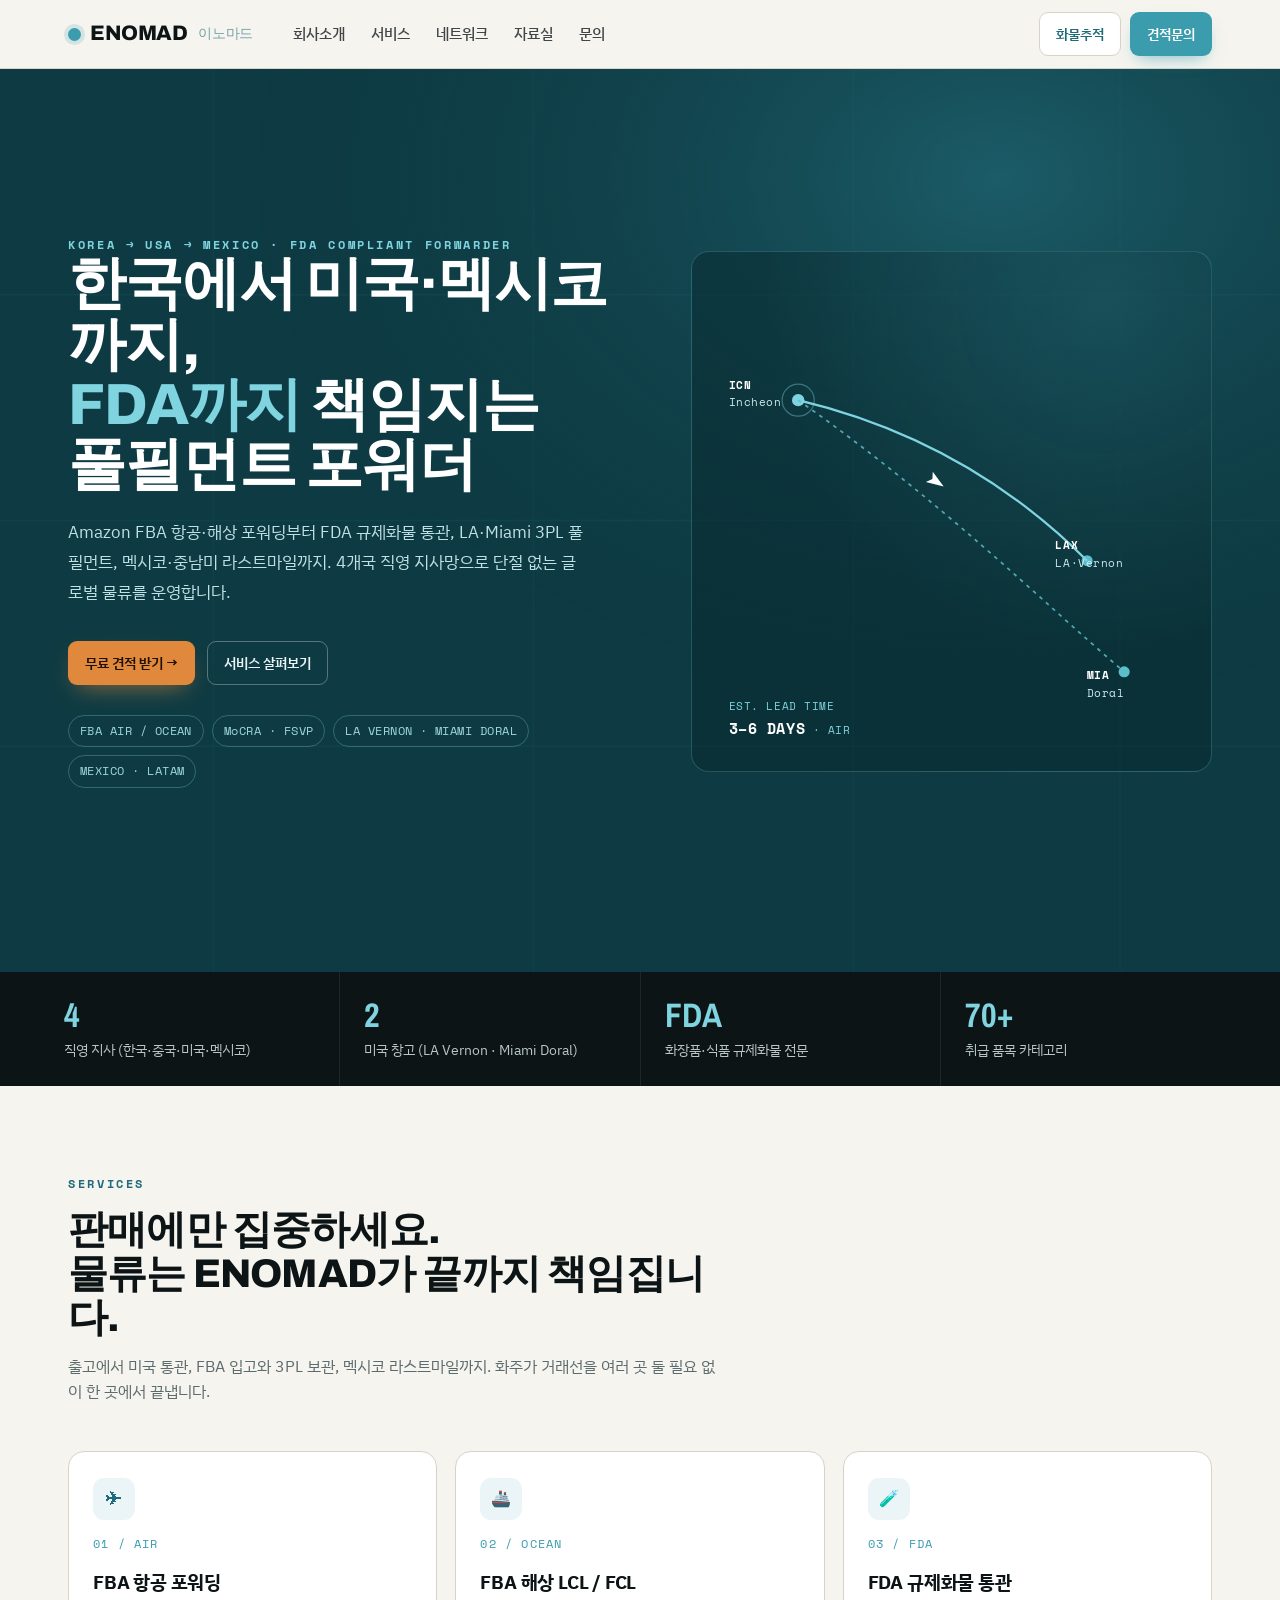
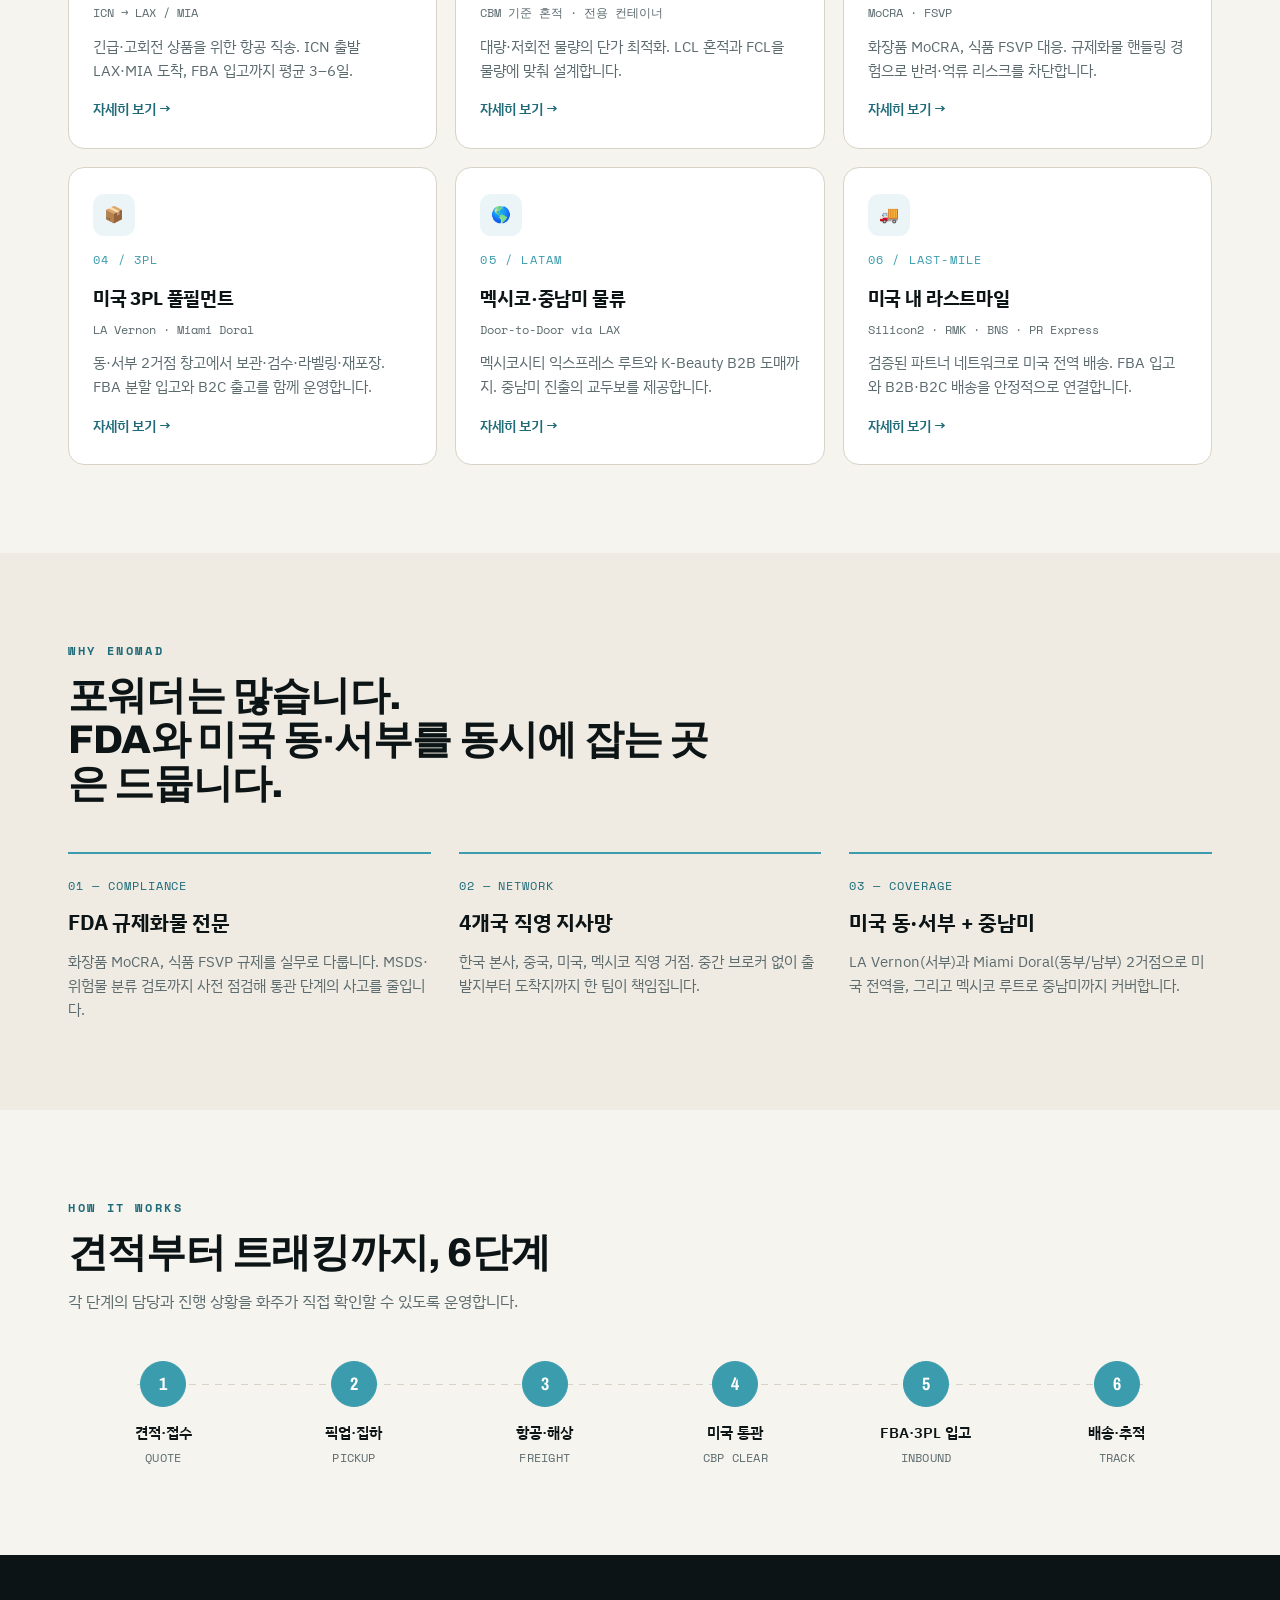
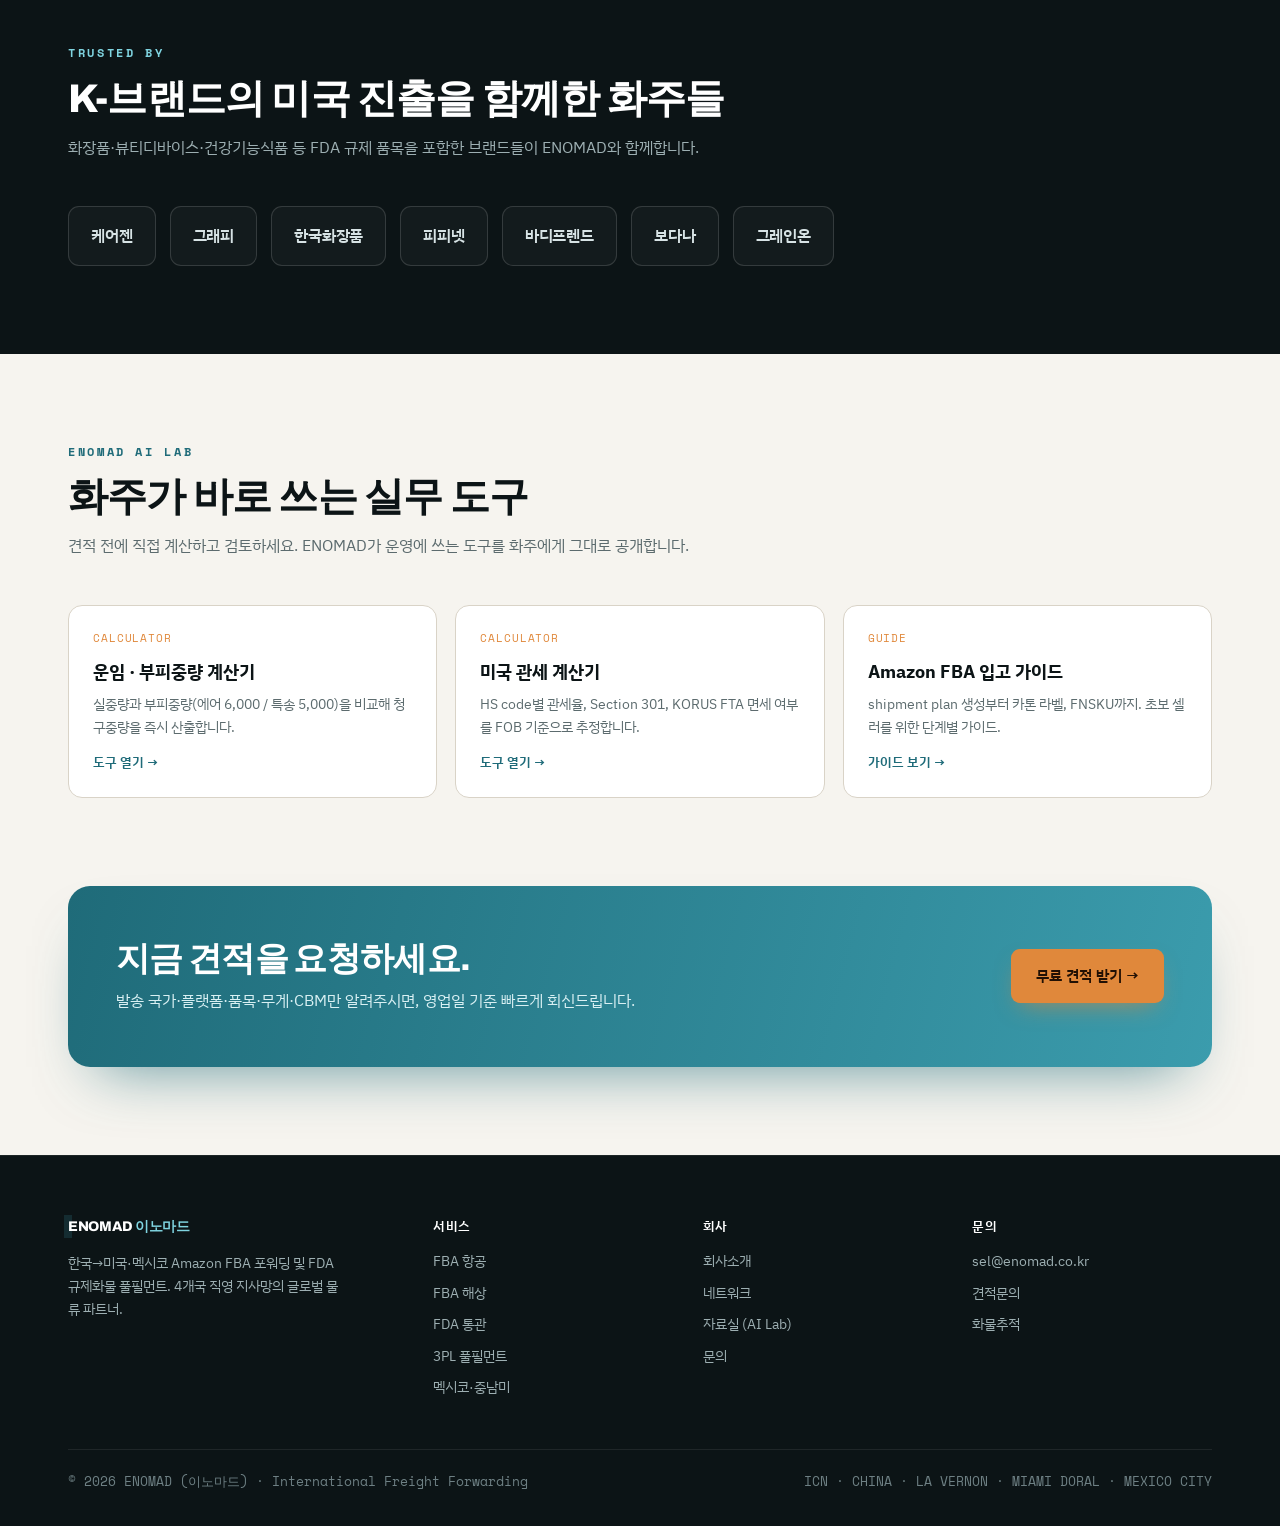
==== index.html @ e905f23d "Add files via upload" ====
<!DOCTYPE html>
<html lang="ko">
<head>
<meta charset="UTF-8">
<meta name="viewport" content="width=device-width, initial-scale=1.0">
<title>ENOMAD · 한국에서 미국·멕시코까지, FDA까지 책임지는 풀필먼트 포워더</title>
<meta name="description" content="ENOMAD(이노마드)는 한국→미국 Amazon FBA 항공·해상 포워딩, FDA 규제화물 통관(MoCRA·FSVP), 미국 LA·Miami 3PL 풀필먼트, 멕시코·중남미 물류를 제공하는 4개국 직영 지사망 글로벌 포워더입니다.">
<link rel="preconnect" href="https://fonts.googleapis.com">
<link rel="preconnect" href="https://fonts.gstatic.com" crossorigin>
<link href="https://fonts.googleapis.com/css2?family=Archivo:wght@400;500;600;700;800&family=Archivo+Narrow:wght@600;700&family=IBM+Plex+Sans+KR:wght@300;400;500;600;700&family=Space+Mono:wght@400;700&display=swap" rel="stylesheet">
<style>
:root{
  --teal:#3B9CAD;
  --teal-2:#4A9BAF;
  --teal-deep:#1F6B79;
  --teal-ink:#0E3B43;
  --ink:#0C1416;
  --paper:#F6F4EF;
  --paper-2:#EFEBE2;
  --line:#D9D3C7;
  --amber:#E0883B;
  --white:#fff;
  --mute:#5C6B6E;
  --shadow:0 1px 0 rgba(12,20,22,.04),0 18px 40px -24px rgba(12,20,22,.28);
}
*{margin:0;padding:0;box-sizing:border-box}
html{scroll-behavior:smooth}
body{
  font-family:'IBM Plex Sans KR',sans-serif;
  color:var(--ink);background:var(--paper);
  -webkit-font-smoothing:antialiased;line-height:1.6;
  overflow-x:hidden;
}
.mono{font-family:'Space Mono',monospace}
.cond{font-family:'Archivo Narrow',sans-serif}
.disp{font-family:'Archivo',sans-serif}
a{color:inherit;text-decoration:none}
.wrap{max-width:1200px;margin:0 auto;padding:0 28px}
.eyebrow{
  font-family:'Space Mono',monospace;font-size:12px;letter-spacing:.22em;
  text-transform:uppercase;color:var(--teal-deep);font-weight:700;
}

/* ---------- HEADER ---------- */
header{position:sticky;top:0;z-index:50;background:rgba(246,244,239,.85);backdrop-filter:blur(12px);border-bottom:1px solid var(--line)}
.nav{display:flex;align-items:center;gap:32px;height:68px}
.logo{display:flex;align-items:center;gap:9px;font-family:'Archivo',sans-serif;font-weight:800;font-size:21px;letter-spacing:-.02em}
.logo .mark{width:13px;height:13px;border-radius:50%;background:var(--teal);box-shadow:0 0 0 4px rgba(59,156,173,.18)}
.logo span{color:var(--teal-deep)}
.nav-links{display:flex;gap:26px;margin-left:8px}
.nav-links a{font-size:15px;font-weight:500;color:var(--ink);opacity:.78;transition:opacity .2s}
.nav-links a:hover{opacity:1}
.nav-cta{margin-left:auto;display:flex;gap:9px;align-items:center}
.btn{display:inline-flex;align-items:center;gap:7px;font-weight:600;font-size:14px;padding:10px 16px;border-radius:9px;border:1px solid transparent;cursor:pointer;transition:.18s;white-space:nowrap}
.btn-ghost{border-color:var(--line);background:var(--white);color:var(--teal-deep)}
.btn-ghost:hover{border-color:var(--teal);color:var(--teal)}
.btn-solid{background:var(--teal);color:#fff;box-shadow:0 8px 18px -8px rgba(59,156,173,.7)}
.btn-solid:hover{background:var(--teal-deep)}
.hamb{display:none;margin-left:auto;background:none;border:1px solid var(--line);border-radius:8px;padding:8px 10px;cursor:pointer}
.hamb span{display:block;width:18px;height:2px;background:var(--ink);margin:3px 0}

/* ---------- HERO ---------- */
.hero{position:relative;background:var(--teal-ink);color:#EAF4F5;overflow:hidden}
.hero-bg{position:absolute;inset:0;opacity:.9}
.hero .wrap{position:relative;z-index:2;padding-top:78px;padding-bottom:96px}
.hero-grid{display:grid;grid-template-columns:1.05fr .95fr;gap:48px;align-items:center}
.hero h1{font-family:'Archivo',sans-serif;font-weight:800;font-size:clamp(34px,4.6vw,58px);line-height:1.04;letter-spacing:-.02em;color:#fff}
.hero h1 em{font-style:normal;color:#7FD4E0}
.hero p.lead{margin-top:22px;font-size:17px;line-height:1.75;color:#BFE0E5;max-width:520px}
.hero-cta{margin-top:34px;display:flex;gap:12px;flex-wrap:wrap}
.btn-amber{background:var(--amber);color:#211004;box-shadow:0 10px 24px -10px rgba(224,136,59,.7)}
.btn-amber:hover{filter:brightness(1.06)}
.btn-line{border-color:rgba(255,255,255,.3);color:#EAF4F5}
.btn-line:hover{border-color:#7FD4E0;color:#7FD4E0}
.hero-tags{margin-top:30px;display:flex;gap:8px;flex-wrap:wrap}
.tag{font-family:'Space Mono',monospace;font-size:11.5px;letter-spacing:.04em;padding:6px 11px;border:1px solid rgba(127,212,224,.3);border-radius:99px;color:#9FD6DE}

/* flight panel */
.flight{position:relative;aspect-ratio:1/1;border:1px solid rgba(127,212,224,.22);border-radius:18px;background:
  radial-gradient(120% 120% at 80% 10%,rgba(59,156,173,.22),transparent 55%),
  rgba(8,40,46,.5);overflow:hidden}
.flight svg{position:absolute;inset:0;width:100%;height:100%}
.flight .label{position:absolute;font-family:'Space Mono',monospace;font-size:11px;letter-spacing:.05em;color:#CFEAEE}
.flight .label b{color:#fff;font-weight:700}
.dot-ping{fill:#7FD4E0}
.route-line{stroke:#5BBECB;stroke-width:1.4;stroke-dasharray:3 4;fill:none;opacity:.85}
.route-solid{stroke:#7FD4E0;stroke-width:1.8;fill:none;stroke-dasharray:540;stroke-dashoffset:540;animation:draw 3s ease forwards .3s}
@keyframes draw{to{stroke-dashoffset:0}}
.plane{animation:fly 6s linear infinite}
@keyframes fly{0%{opacity:0}8%{opacity:1}92%{opacity:1}100%{opacity:0}}

/* ---------- STAT BAR ---------- */
.statbar{background:var(--ink);color:#fff}
.statbar .wrap{display:grid;grid-template-columns:repeat(4,1fr);gap:1px;background:rgba(255,255,255,.08);border-radius:0;padding:0}
.stat{background:var(--ink);padding:26px 24px}
.stat .n{font-family:'Archivo Narrow',sans-serif;font-weight:700;font-size:34px;color:#7FD4E0;line-height:1}
.stat .l{margin-top:7px;font-size:13.5px;color:#B9C6C8}

/* ---------- SECTION SHELL ---------- */
section{padding:88px 0}
.sec-head{max-width:660px;margin-bottom:46px}
.sec-head h2{font-family:'Archivo',sans-serif;font-weight:800;font-size:clamp(26px,3.2vw,40px);letter-spacing:-.02em;line-height:1.1;margin-top:14px}
.sec-head p{margin-top:14px;color:var(--mute);font-size:16px}

/* ---------- SERVICES ---------- */
.svc-grid{display:grid;grid-template-columns:repeat(3,1fr);gap:18px}
.svc{background:var(--white);border:1px solid var(--line);border-radius:16px;padding:26px 24px;transition:.2s;position:relative;overflow:hidden}
.svc:hover{transform:translateY(-3px);box-shadow:var(--shadow);border-color:var(--teal)}
.svc .idx{font-family:'Space Mono',monospace;font-size:12px;color:var(--teal);letter-spacing:.1em}
.svc h3{font-size:19px;font-weight:700;margin-top:14px;letter-spacing:-.01em}
.svc .route{font-family:'Space Mono',monospace;font-size:12px;color:var(--mute);margin-top:6px}
.svc p{margin-top:12px;font-size:14.5px;color:var(--mute);line-height:1.65}
.svc .more{margin-top:16px;font-size:13.5px;font-weight:600;color:var(--teal-deep);display:inline-flex;gap:5px;align-items:center}
.svc:hover .more{gap:9px}
.svc .ic{width:42px;height:42px;border-radius:11px;background:rgba(59,156,173,.1);display:grid;place-items:center;color:var(--teal-deep)}

/* ---------- DIFF ---------- */
.diff{background:var(--paper-2)}
.diff-grid{display:grid;grid-template-columns:repeat(3,1fr);gap:28px}
.diff-card{border-top:2px solid var(--teal);padding-top:22px}
.diff-card .k{font-family:'Space Mono',monospace;font-size:12px;color:var(--teal-deep);letter-spacing:.08em}
.diff-card h3{font-size:21px;font-weight:700;margin-top:10px;letter-spacing:-.01em}
.diff-card p{margin-top:11px;color:var(--mute);font-size:15px}

/* ---------- PROCESS ---------- */
.proc{position:relative}
.proc-track{display:grid;grid-template-columns:repeat(6,1fr);gap:0;position:relative;margin-top:10px}
.proc-track:before{content:"";position:absolute;top:23px;left:6%;right:6%;height:1px;background:repeating-linear-gradient(90deg,var(--line) 0 7px,transparent 7px 13px)}
.step{position:relative;padding:0 10px;text-align:center}
.step .dot{width:46px;height:46px;border-radius:50%;background:var(--white);border:1px solid var(--line);display:grid;place-items:center;margin:0 auto;position:relative;z-index:2;font-family:'Archivo Narrow',sans-serif;font-weight:700;color:var(--teal-deep);font-size:18px}
.step.on .dot{background:var(--teal);border-color:var(--teal);color:#fff}
.step h4{font-size:14.5px;font-weight:600;margin-top:14px}
.step p{font-size:12px;color:var(--mute);margin-top:4px;font-family:'Space Mono',monospace;letter-spacing:.02em}

/* ---------- CLIENTS ---------- */
.clients{background:var(--ink);color:#fff}
.clients .sec-head h2{color:#fff}
.clients .sec-head p{color:#9DAFB2}
.logo-row{display:flex;flex-wrap:wrap;gap:14px}
.client{border:1px solid rgba(255,255,255,.14);border-radius:11px;padding:16px 22px;font-weight:600;font-size:16px;color:#D7E3E5;background:rgba(255,255,255,.03);letter-spacing:-.01em}

/* ---------- RESOURCES ---------- */
.res-grid{display:grid;grid-template-columns:repeat(3,1fr);gap:18px}
.res{border:1px solid var(--line);border-radius:14px;padding:24px;background:var(--white);transition:.2s}
.res:hover{border-color:var(--teal);box-shadow:var(--shadow)}
.res .tg{font-family:'Space Mono',monospace;font-size:11px;color:var(--amber);letter-spacing:.08em;text-transform:uppercase}
.res h3{font-size:17.5px;font-weight:700;margin-top:10px}
.res p{font-size:14px;color:var(--mute);margin-top:8px}
.res .open{margin-top:14px;font-size:13px;font-weight:600;color:var(--teal-deep)}

/* ---------- CTA ---------- */
.cta-band{background:linear-gradient(105deg,var(--teal-deep),var(--teal));color:#fff;border-radius:22px;padding:54px 48px;display:flex;align-items:center;justify-content:space-between;gap:30px;flex-wrap:wrap;box-shadow:0 30px 60px -30px rgba(31,107,121,.7)}
.cta-band h2{font-family:'Archivo',sans-serif;font-weight:800;font-size:clamp(24px,3vw,34px);letter-spacing:-.02em;line-height:1.12}
.cta-band p{margin-top:10px;color:#D9F0F3;font-size:15.5px}
.cta-band .btn-amber{font-size:15px;padding:14px 24px}

/* ---------- FOOTER ---------- */
footer{background:var(--ink);color:#9DAFB2;padding:60px 0 34px;border-top:1px solid rgba(255,255,255,.07)}
.foot-grid{display:grid;grid-template-columns:1.4fr 1fr 1fr 1fr;gap:30px}
.foot-grid h5{color:#fff;font-size:13px;letter-spacing:.04em;margin-bottom:14px;font-weight:600}
.foot-grid a{display:block;font-size:14px;margin-bottom:9px;color:#9DAFB2;transition:.15s}
.foot-grid a:hover{color:#7FD4E0}
.foot-brand .logo{color:#fff;margin-bottom:14px}
.foot-brand .logo span{color:#7FD4E0}
.foot-brand p{font-size:13.5px;line-height:1.7;max-width:280px}
.foot-bot{margin-top:42px;padding-top:22px;border-top:1px solid rgba(255,255,255,.08);display:flex;justify-content:space-between;flex-wrap:wrap;gap:10px;font-size:12.5px;font-family:'Space Mono',monospace;color:#6E8084}

/* ---------- RESPONSIVE ---------- */
@media(max-width:920px){
  .nav-links{display:none}
  .hamb{display:block}
  .nav-cta{display:none}
  .hero-grid{grid-template-columns:1fr;gap:36px}
  .flight{max-width:420px}
  .statbar .wrap{grid-template-columns:repeat(2,1fr)}
  .svc-grid,.diff-grid,.res-grid{grid-template-columns:1fr}
  .proc-track{grid-template-columns:repeat(2,1fr);gap:30px 0}
  .proc-track:before{display:none}
  .foot-grid{grid-template-columns:1fr 1fr}
}
@media(max-width:520px){
  .wrap{padding:0 20px}
  .cta-band{padding:36px 26px}
}
.mob-menu{display:none;position:fixed;inset:68px 0 0;background:var(--paper);z-index:49;padding:24px 28px;flex-direction:column;gap:4px}
.mob-menu.open{display:flex}
.mob-menu a{padding:14px 0;font-size:18px;font-weight:600;border-bottom:1px solid var(--line)}
.mob-menu .btn{margin-top:16px;justify-content:center}
</style>
</head>
<body>

<!-- HEADER -->
<header>
  <div class="wrap nav">
    <a href="index.html" class="logo"><span class="mark"></span>ENOMAD<span style="font-weight:400;font-size:14px;opacity:.6;margin-left:2px">이노마드</span></a>
    <nav class="nav-links">
      <a href="about.html">회사소개</a>
      <a href="services/">서비스</a>
      <a href="network.html">네트워크</a>
      <a href="resources/">자료실</a>
      <a href="contact/">문의</a>
    </nav>
    <div class="nav-cta">
      <a href="contact/#track" class="btn btn-ghost">화물추적</a>
      <a href="contact/" class="btn btn-solid">견적문의</a>
    </div>
    <button class="hamb" id="hamb" aria-label="메뉴"><span></span><span></span><span></span></button>
  </div>
</header>
<div class="mob-menu" id="mobMenu">
  <a href="about.html">회사소개</a>
  <a href="services/">서비스</a>
  <a href="network.html">네트워크</a>
  <a href="resources/">자료실</a>
  <a href="contact/">문의</a>
  <a href="contact/" class="btn btn-solid">견적문의</a>
</div>

<!-- HERO -->
<section class="hero">
  <div class="hero-bg" aria-hidden="true">
    <svg width="100%" height="100%" preserveAspectRatio="none" viewBox="0 0 1200 600">
      <defs>
        <radialGradient id="g1" cx="78%" cy="12%" r="60%">
          <stop offset="0%" stop-color="#2C8595" stop-opacity=".5"/>
          <stop offset="100%" stop-color="#0E3B43" stop-opacity="0"/>
        </radialGradient>
      </defs>
      <rect width="1200" height="600" fill="url(#g1)"/>
      <g stroke="#3B9CAD" stroke-width="1" opacity=".08">
        <line x1="0" y1="150" x2="1200" y2="150"/><line x1="0" y1="300" x2="1200" y2="300"/><line x1="0" y1="450" x2="1200" y2="450"/>
        <line x1="200" y1="0" x2="200" y2="600"/><line x1="500" y1="0" x2="500" y2="600"/><line x1="800" y1="0" x2="800" y2="600"/><line x1="1050" y1="0" x2="1050" y2="600"/>
      </g>
    </svg>
  </div>
  <div class="wrap">
    <div class="hero-grid">
      <div>
        <div class="eyebrow" style="color:#7FD4E0">Korea → USA → Mexico · FDA Compliant Forwarder</div>
        <h1>한국에서 미국·멕시코까지,<br><em>FDA까지</em> 책임지는<br>풀필먼트 포워더</h1>
        <p class="lead">Amazon FBA 항공·해상 포워딩부터 FDA 규제화물 통관, LA·Miami 3PL 풀필먼트, 멕시코·중남미 라스트마일까지. 4개국 직영 지사망으로 단절 없는 글로벌 물류를 운영합니다.</p>
        <div class="hero-cta">
          <a href="contact/" class="btn btn-amber">무료 견적 받기 →</a>
          <a href="services/" class="btn btn-line">서비스 살펴보기</a>
        </div>
        <div class="hero-tags">
          <span class="tag">FBA AIR / OCEAN</span>
          <span class="tag">MoCRA · FSVP</span>
          <span class="tag">LA VERNON · MIAMI DORAL</span>
          <span class="tag">MEXICO · LATAM</span>
        </div>
      </div>

      <!-- FLIGHT PANEL (signature) -->
      <div class="flight" aria-hidden="true">
        <svg viewBox="0 0 420 420">
          <!-- ICN node -->
          <circle cx="86" cy="120" r="5" class="dot-ping"/>
          <circle cx="86" cy="120" r="13" fill="none" stroke="#7FD4E0" stroke-width="1" opacity=".4"/>
          <!-- LAX node -->
          <circle cx="320" cy="250" r="4.5" fill="#5BBECB"/>
          <!-- MIA node -->
          <circle cx="350" cy="340" r="4.5" fill="#5BBECB"/>
          <!-- routes -->
          <path class="route-solid" d="M86,120 C170,140 250,180 320,250"/>
          <path class="route-line" d="M86,120 C200,200 280,280 350,340"/>
          <!-- plane glyph -->
          <g class="plane">
            <path d="M0,0 L14,5 L0,10 L3,5 Z" fill="#fff" transform="translate(195,178) rotate(34)"/>
          </g>
        </svg>
        <div class="label" style="left:7%;top:24%"><b>ICN</b><br>Incheon</div>
        <div class="label" style="left:70%;top:55%"><b>LAX</b><br>LA·Vernon</div>
        <div class="label" style="left:76%;top:80%"><b>MIA</b><br>Doral</div>
        <div class="label mono" style="left:7%;bottom:6%;color:#7FD4E0">EST. LEAD TIME<br><b style="font-size:15px">3–6 DAYS</b> · AIR</div>
      </div>
    </div>
  </div>
</section>

<!-- STAT BAR -->
<div class="statbar">
  <div class="wrap">
    <div class="stat"><div class="n">4</div><div class="l">직영 지사 (한국·중국·미국·멕시코)</div></div>
    <div class="stat"><div class="n">2</div><div class="l">미국 창고 (LA Vernon · Miami Doral)</div></div>
    <div class="stat"><div class="n">FDA</div><div class="l">화장품·식품 규제화물 전문</div></div>
    <div class="stat"><div class="n">70+</div><div class="l">취급 품목 카테고리</div></div>
  </div>
</div>

<!-- SERVICES -->
<section id="services">
  <div class="wrap">
    <div class="sec-head">
      <div class="eyebrow">Services</div>
      <h2>판매에만 집중하세요.<br>물류는 ENOMAD가 끝까지 책임집니다.</h2>
      <p>출고에서 미국 통관, FBA 입고와 3PL 보관, 멕시코 라스트마일까지. 화주가 거래선을 여러 곳 둘 필요 없이 한 곳에서 끝냅니다.</p>
    </div>
    <div class="svc-grid">
      <a class="svc" href="services/fba-air.html">
        <div class="ic">✈</div>
        <div class="idx" style="margin-top:14px">01 / AIR</div>
        <h3>FBA 항공 포워딩</h3>
        <div class="route">ICN → LAX / MIA</div>
        <p>긴급·고회전 상품을 위한 항공 직송. ICN 출발 LAX·MIA 도착, FBA 입고까지 평균 3–6일.</p>
        <span class="more">자세히 보기 →</span>
      </a>
      <a class="svc" href="services/fba-ocean.html">
        <div class="ic">🚢</div>
        <div class="idx" style="margin-top:14px">02 / OCEAN</div>
        <h3>FBA 해상 LCL / FCL</h3>
        <div class="route">CBM 기준 혼적 · 전용 컨테이너</div>
        <p>대량·저회전 물량의 단가 최적화. LCL 혼적과 FCL을 물량에 맞춰 설계합니다.</p>
        <span class="more">자세히 보기 →</span>
      </a>
      <a class="svc" href="services/fda.html">
        <div class="ic">🧪</div>
        <div class="idx" style="margin-top:14px">03 / FDA</div>
        <h3>FDA 규제화물 통관</h3>
        <div class="route">MoCRA · FSVP</div>
        <p>화장품 MoCRA, 식품 FSVP 대응. 규제화물 핸들링 경험으로 반려·억류 리스크를 차단합니다.</p>
        <span class="more">자세히 보기 →</span>
      </a>
      <a class="svc" href="services/fulfillment.html">
        <div class="ic">📦</div>
        <div class="idx" style="margin-top:14px">04 / 3PL</div>
        <h3>미국 3PL 풀필먼트</h3>
        <div class="route">LA Vernon · Miami Doral</div>
        <p>동·서부 2거점 창고에서 보관·검수·라벨링·재포장. FBA 분할 입고와 B2C 출고를 함께 운영합니다.</p>
        <span class="more">자세히 보기 →</span>
      </a>
      <a class="svc" href="services/mexico.html">
        <div class="ic">🌎</div>
        <div class="idx" style="margin-top:14px">05 / LATAM</div>
        <h3>멕시코·중남미 물류</h3>
        <div class="route">Door-to-Door via LAX</div>
        <p>멕시코시티 익스프레스 루트와 K-Beauty B2B 도매까지. 중남미 진출의 교두보를 제공합니다.</p>
        <span class="more">자세히 보기 →</span>
      </a>
      <a class="svc" href="services/lastmile.html">
        <div class="ic">🚚</div>
        <div class="idx" style="margin-top:14px">06 / LAST-MILE</div>
        <h3>미국 내 라스트마일</h3>
        <div class="route">Silicon2 · RMK · BNS · PR Express</div>
        <p>검증된 파트너 네트워크로 미국 전역 배송. FBA 입고와 B2B·B2C 배송을 안정적으로 연결합니다.</p>
        <span class="more">자세히 보기 →</span>
      </a>
    </div>
  </div>
</section>

<!-- DIFFERENTIATORS -->
<section class="diff">
  <div class="wrap">
    <div class="sec-head">
      <div class="eyebrow">Why ENOMAD</div>
      <h2>포워더는 많습니다.<br>FDA와 미국 동·서부를 동시에 잡는 곳은 드뭅니다.</h2>
    </div>
    <div class="diff-grid">
      <div class="diff-card">
        <div class="k">01 — COMPLIANCE</div>
        <h3>FDA 규제화물 전문</h3>
        <p>화장품 MoCRA, 식품 FSVP 규제를 실무로 다룹니다. MSDS·위험물 분류 검토까지 사전 점검해 통관 단계의 사고를 줄입니다.</p>
      </div>
      <div class="diff-card">
        <div class="k">02 — NETWORK</div>
        <h3>4개국 직영 지사망</h3>
        <p>한국 본사, 중국, 미국, 멕시코 직영 거점. 중간 브로커 없이 출발지부터 도착지까지 한 팀이 책임집니다.</p>
      </div>
      <div class="diff-card">
        <div class="k">03 — COVERAGE</div>
        <h3>미국 동·서부 + 중남미</h3>
        <p>LA Vernon(서부)과 Miami Doral(동부/남부) 2거점으로 미국 전역을, 그리고 멕시코 루트로 중남미까지 커버합니다.</p>
      </div>
    </div>
  </div>
</section>

<!-- PROCESS -->
<section>
  <div class="wrap">
    <div class="sec-head">
      <div class="eyebrow">How it works</div>
      <h2>견적부터 트래킹까지, 6단계</h2>
      <p>각 단계의 담당과 진행 상황을 화주가 직접 확인할 수 있도록 운영합니다.</p>
    </div>
    <div class="proc-track">
      <div class="step on"><div class="dot">1</div><h4>견적·접수</h4><p>QUOTE</p></div>
      <div class="step"><div class="dot">2</div><h4>픽업·집하</h4><p>PICKUP</p></div>
      <div class="step"><div class="dot">3</div><h4>항공·해상</h4><p>FREIGHT</p></div>
      <div class="step"><div class="dot">4</div><h4>미국 통관</h4><p>CBP CLEAR</p></div>
      <div class="step"><div class="dot">5</div><h4>FBA·3PL 입고</h4><p>INBOUND</p></div>
      <div class="step"><div class="dot">6</div><h4>배송·추적</h4><p>TRACK</p></div>
    </div>
  </div>
</section>

<!-- CLIENTS -->
<section class="clients">
  <div class="wrap">
    <div class="sec-head">
      <div class="eyebrow" style="color:#7FD4E0">Trusted by</div>
      <h2>K-브랜드의 미국 진출을 함께한 화주들</h2>
      <p>화장품·뷰티디바이스·건강기능식품 등 FDA 규제 품목을 포함한 브랜드들이 ENOMAD와 함께합니다.</p>
    </div>
    <div class="logo-row">
      <div class="client">케어젠</div>
      <div class="client">그래피</div>
      <div class="client">한국화장품</div>
      <div class="client">피피넷</div>
      <div class="client">바디프렌드</div>
      <div class="client">보다나</div>
      <div class="client">그레인온</div>
    </div>
  </div>
</section>

<!-- RESOURCES -->
<section>
  <div class="wrap">
    <div class="sec-head">
      <div class="eyebrow">ENOMAD AI Lab</div>
      <h2>화주가 바로 쓰는 실무 도구</h2>
      <p>견적 전에 직접 계산하고 검토하세요. ENOMAD가 운영에 쓰는 도구를 화주에게 그대로 공개합니다.</p>
    </div>
    <div class="res-grid">
      <a class="res" href="resources/">
        <div class="tg">Calculator</div>
        <h3>운임 · 부피중량 계산기</h3>
        <p>실중량과 부피중량(에어 6,000 / 특송 5,000)을 비교해 청구중량을 즉시 산출합니다.</p>
        <div class="open">도구 열기 →</div>
      </a>
      <a class="res" href="resources/">
        <div class="tg">Calculator</div>
        <h3>미국 관세 계산기</h3>
        <p>HS code별 관세율, Section 301, KORUS FTA 면세 여부를 FOB 기준으로 추정합니다.</p>
        <div class="open">도구 열기 →</div>
      </a>
      <a class="res" href="resources/">
        <div class="tg">Guide</div>
        <h3>Amazon FBA 입고 가이드</h3>
        <p>shipment plan 생성부터 카톤 라벨, FNSKU까지. 초보 셀러를 위한 단계별 가이드.</p>
        <div class="open">가이드 보기 →</div>
      </a>
    </div>
  </div>
</section>

<!-- CTA BAND -->
<section style="padding-top:0">
  <div class="wrap">
    <div class="cta-band">
      <div>
        <h2>지금 견적을 요청하세요.</h2>
        <p>발송 국가·플랫폼·품목·무게·CBM만 알려주시면, 영업일 기준 빠르게 회신드립니다.</p>
      </div>
      <a href="contact/" class="btn btn-amber">무료 견적 받기 →</a>
    </div>
  </div>
</section>

<!-- FOOTER -->
<footer>
  <div class="wrap">
    <div class="foot-grid">
      <div class="foot-brand">
        <a href="index.html" class="logo"><span class="mark"></span>ENOMAD<span> 이노마드</span></a>
        <p>한국→미국·멕시코 Amazon FBA 포워딩 및 FDA 규제화물 풀필먼트. 4개국 직영 지사망의 글로벌 물류 파트너.</p>
      </div>
      <div>
        <h5>서비스</h5>
        <a href="services/fba-air.html">FBA 항공</a>
        <a href="services/fba-ocean.html">FBA 해상</a>
        <a href="services/fda.html">FDA 통관</a>
        <a href="services/fulfillment.html">3PL 풀필먼트</a>
        <a href="services/mexico.html">멕시코·중남미</a>
      </div>
      <div>
        <h5>회사</h5>
        <a href="about.html">회사소개</a>
        <a href="network.html">네트워크</a>
        <a href="resources/">자료실 (AI Lab)</a>
        <a href="contact/">문의</a>
      </div>
      <div>
        <h5>문의</h5>
        <a href="mailto:sel@enomad.co.kr">sel@enomad.co.kr</a>
        <a href="contact/">견적문의</a>
        <a href="contact/#track">화물추적</a>
      </div>
    </div>
    <div class="foot-bot">
      <span>© 2026 ENOMAD (이노마드) · International Freight Forwarding</span>
      <span>ICN · CHINA · LA VERNON · MIAMI DORAL · MEXICO CITY</span>
    </div>
  </div>
</footer>

<script>
  const hamb=document.getElementById('hamb'),mob=document.getElementById('mobMenu');
  hamb.addEventListener('click',()=>{mob.classList.toggle('open');});
  mob.querySelectorAll('a').forEach(a=>a.addEventListener('click',()=>mob.classList.remove('open')));

  // scroll-reveal for service / diff / res cards
  const io=new IntersectionObserver((es)=>{es.forEach(e=>{if(e.isIntersecting){e.target.style.opacity=1;e.target.style.transform='none';io.unobserve(e.target);}})},{threshold:.12});
  document.querySelectorAll('.svc,.diff-card,.res').forEach((el,i)=>{
    el.style.opacity=0;el.style.transform='translateY(16px)';
    el.style.transition='opacity .5s ease '+(i%3*.07)+'s, transform .5s ease '+(i%3*.07)+'s';
    io.observe(el);
  });

  // animate process steps sequentially when in view
  const pio=new IntersectionObserver((es)=>{es.forEach(e=>{if(e.isIntersecting){
    document.querySelectorAll('.step').forEach((s,i)=>setTimeout(()=>s.classList.add('on'),i*180));
    pio.disconnect();
  }})},{threshold:.4});
  const pt=document.querySelector('.proc-track');if(pt)pio.observe(pt);
</script>
</body>
</html>
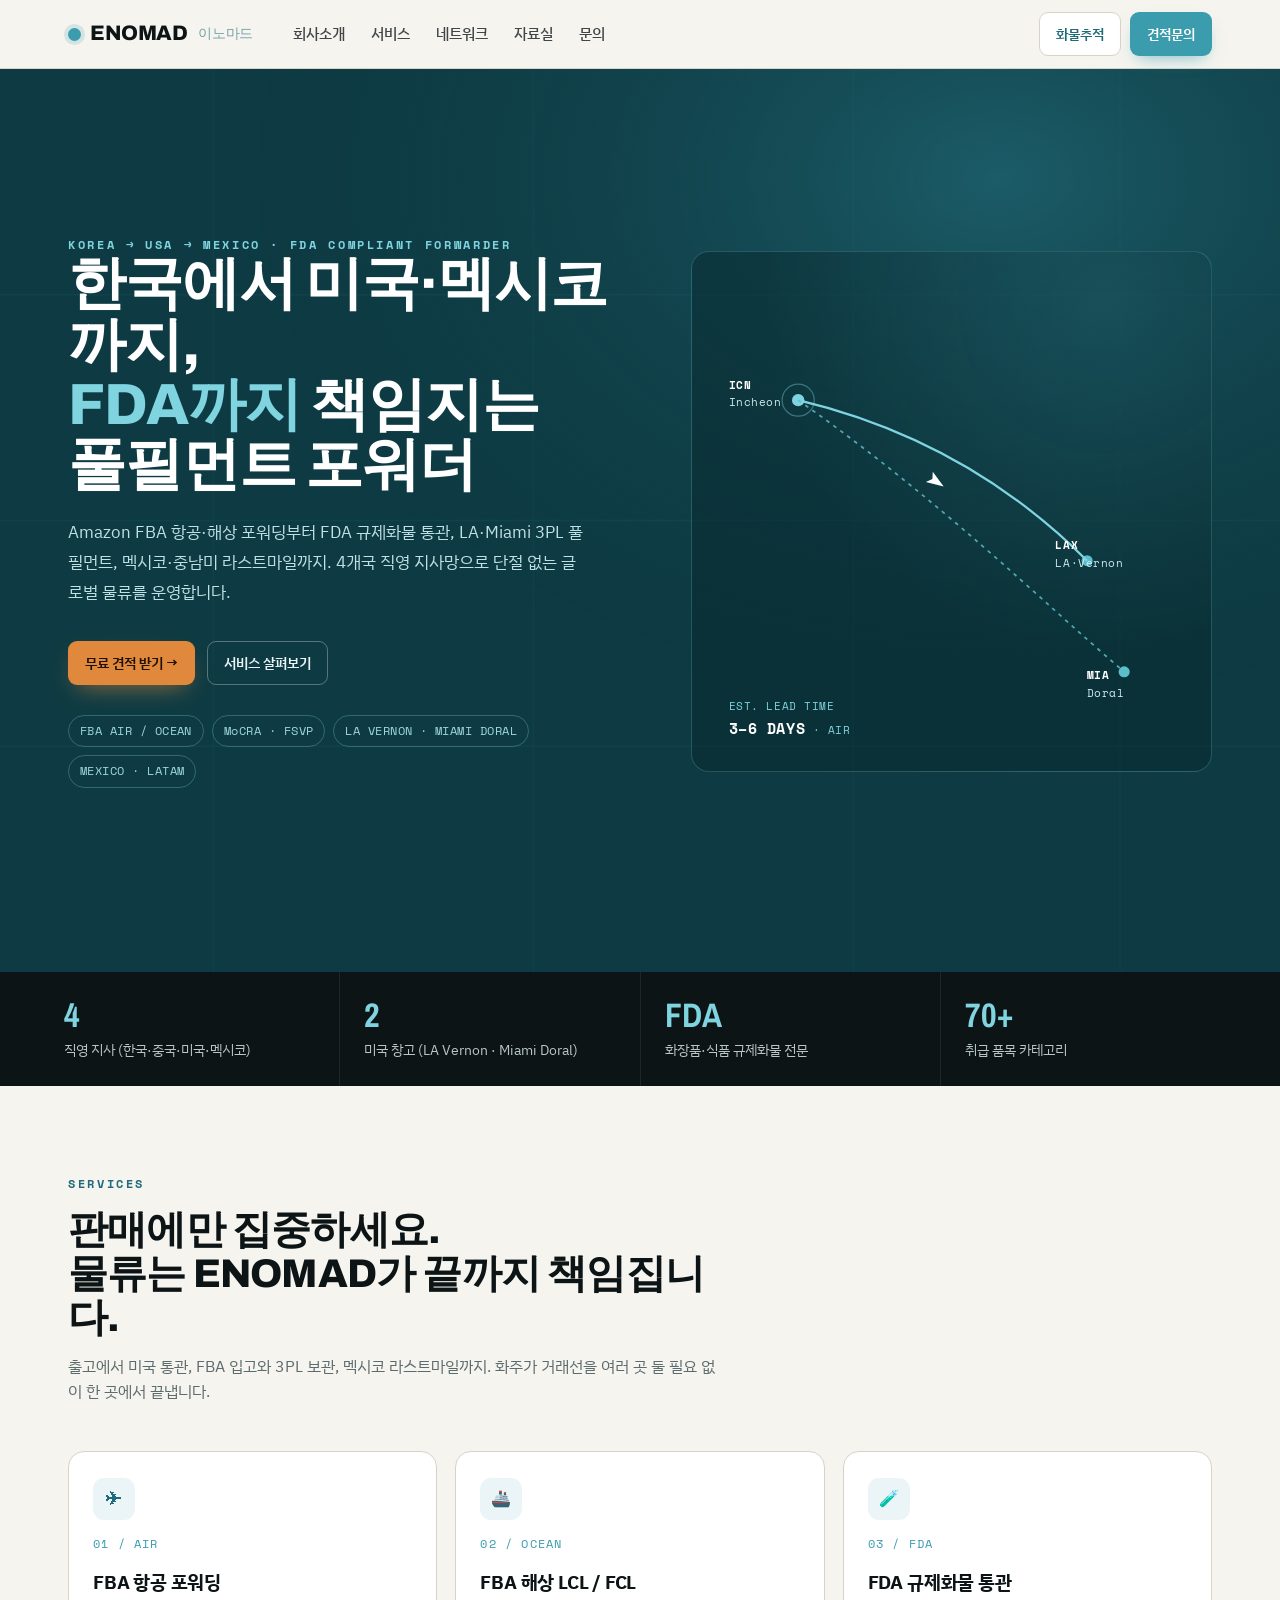
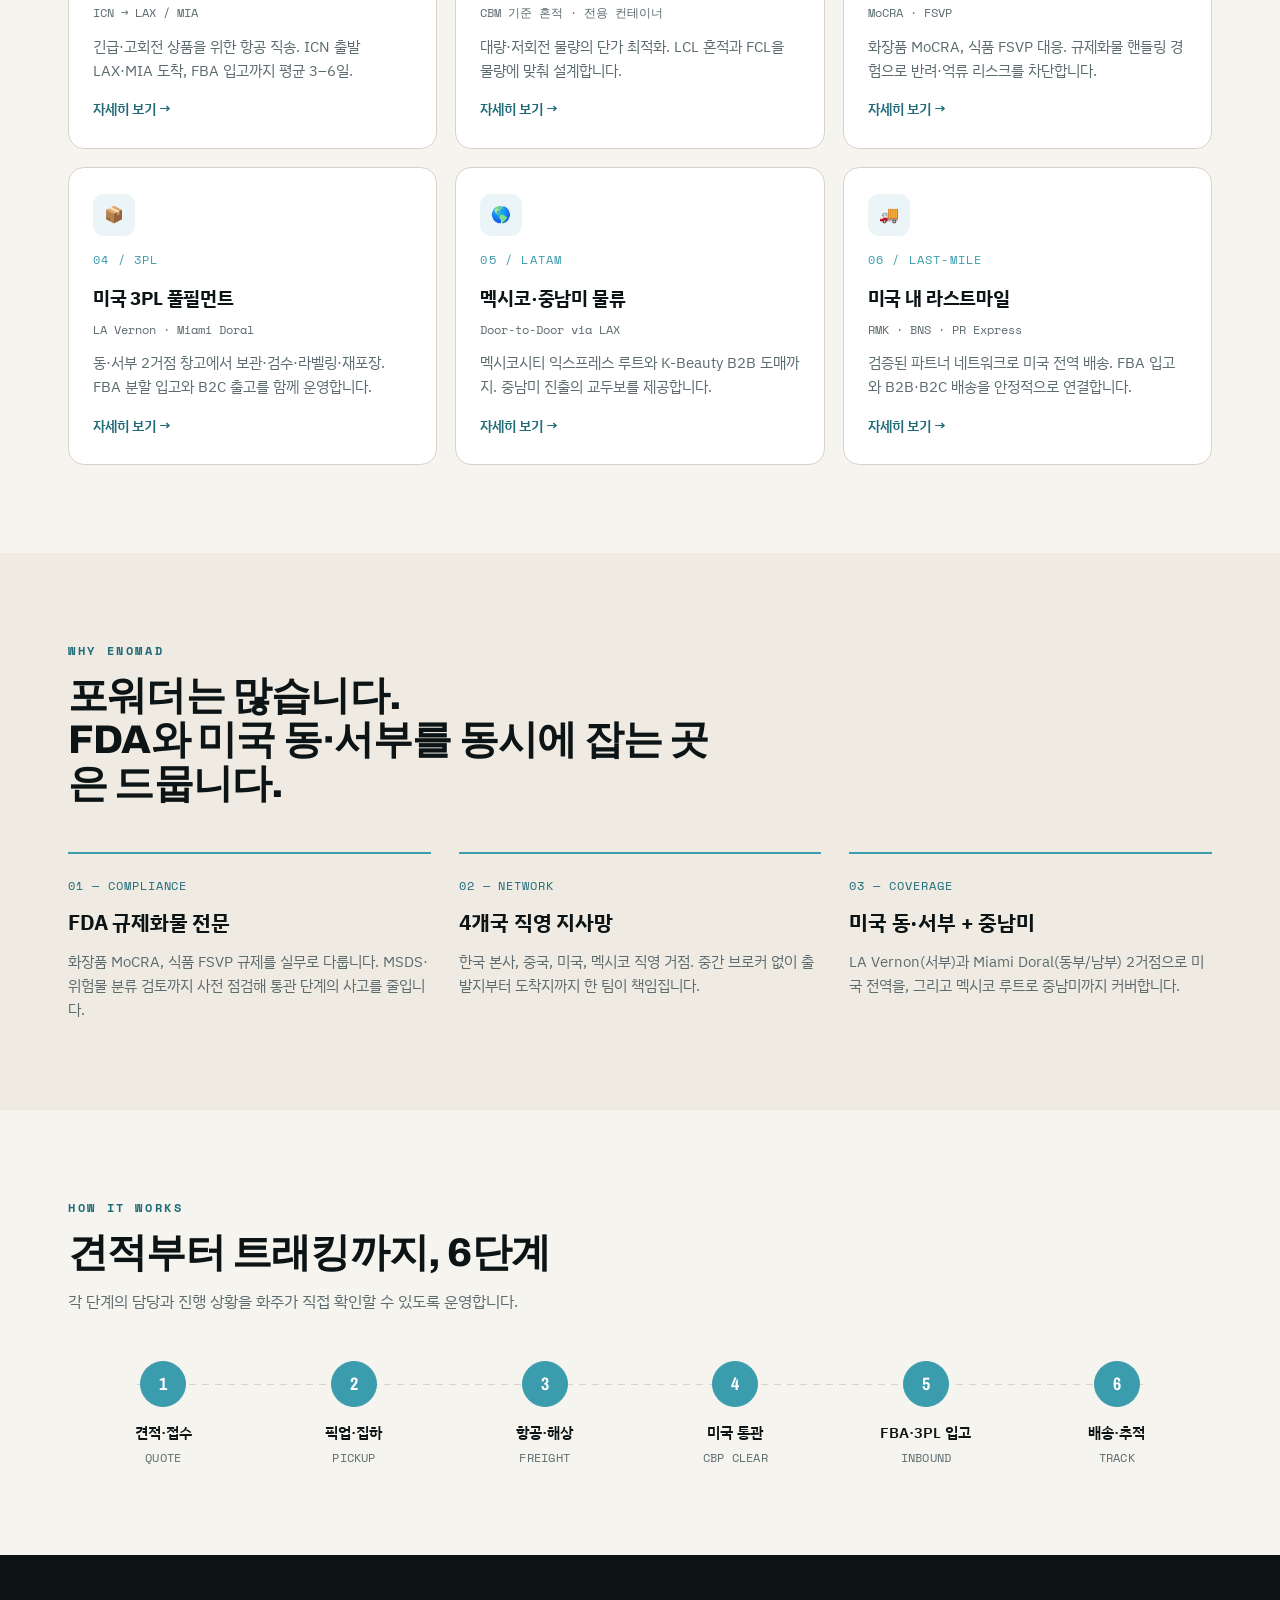
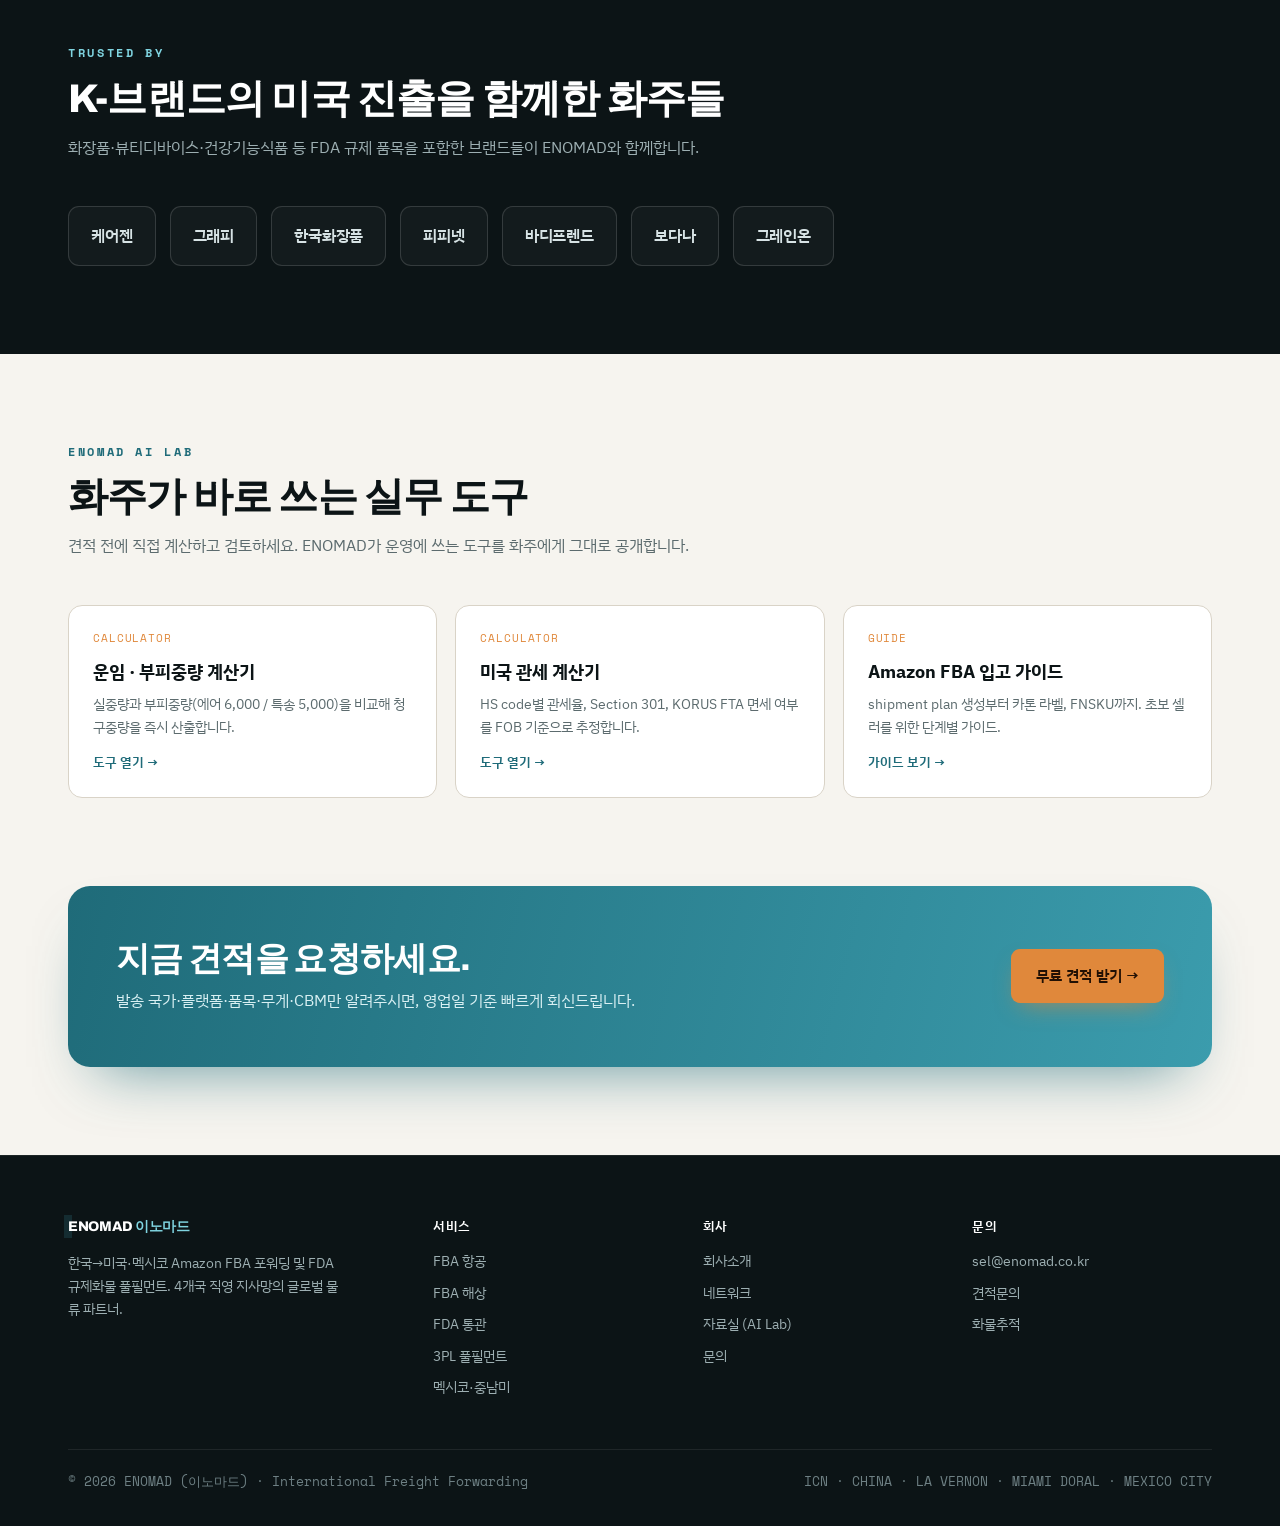
==== commit 25ed54ab: "네트워크 파트너 수정" ====
--- a/index.html
+++ b/index.html
@@ -342,7 +342,7 @@
         <div class="ic">🚚</div>
         <div class="idx" style="margin-top:14px">06 / LAST-MILE</div>
         <h3>미국 내 라스트마일</h3>
-        <div class="route">Silicon2 · RMK · BNS · PR Express</div>
+        <div class="route">RMK · BNS · PR Express</div>
         <p>검증된 파트너 네트워크로 미국 전역 배송. FBA 입고와 B2B·B2C 배송을 안정적으로 연결합니다.</p>
         <span class="more">자세히 보기 →</span>
       </a>
